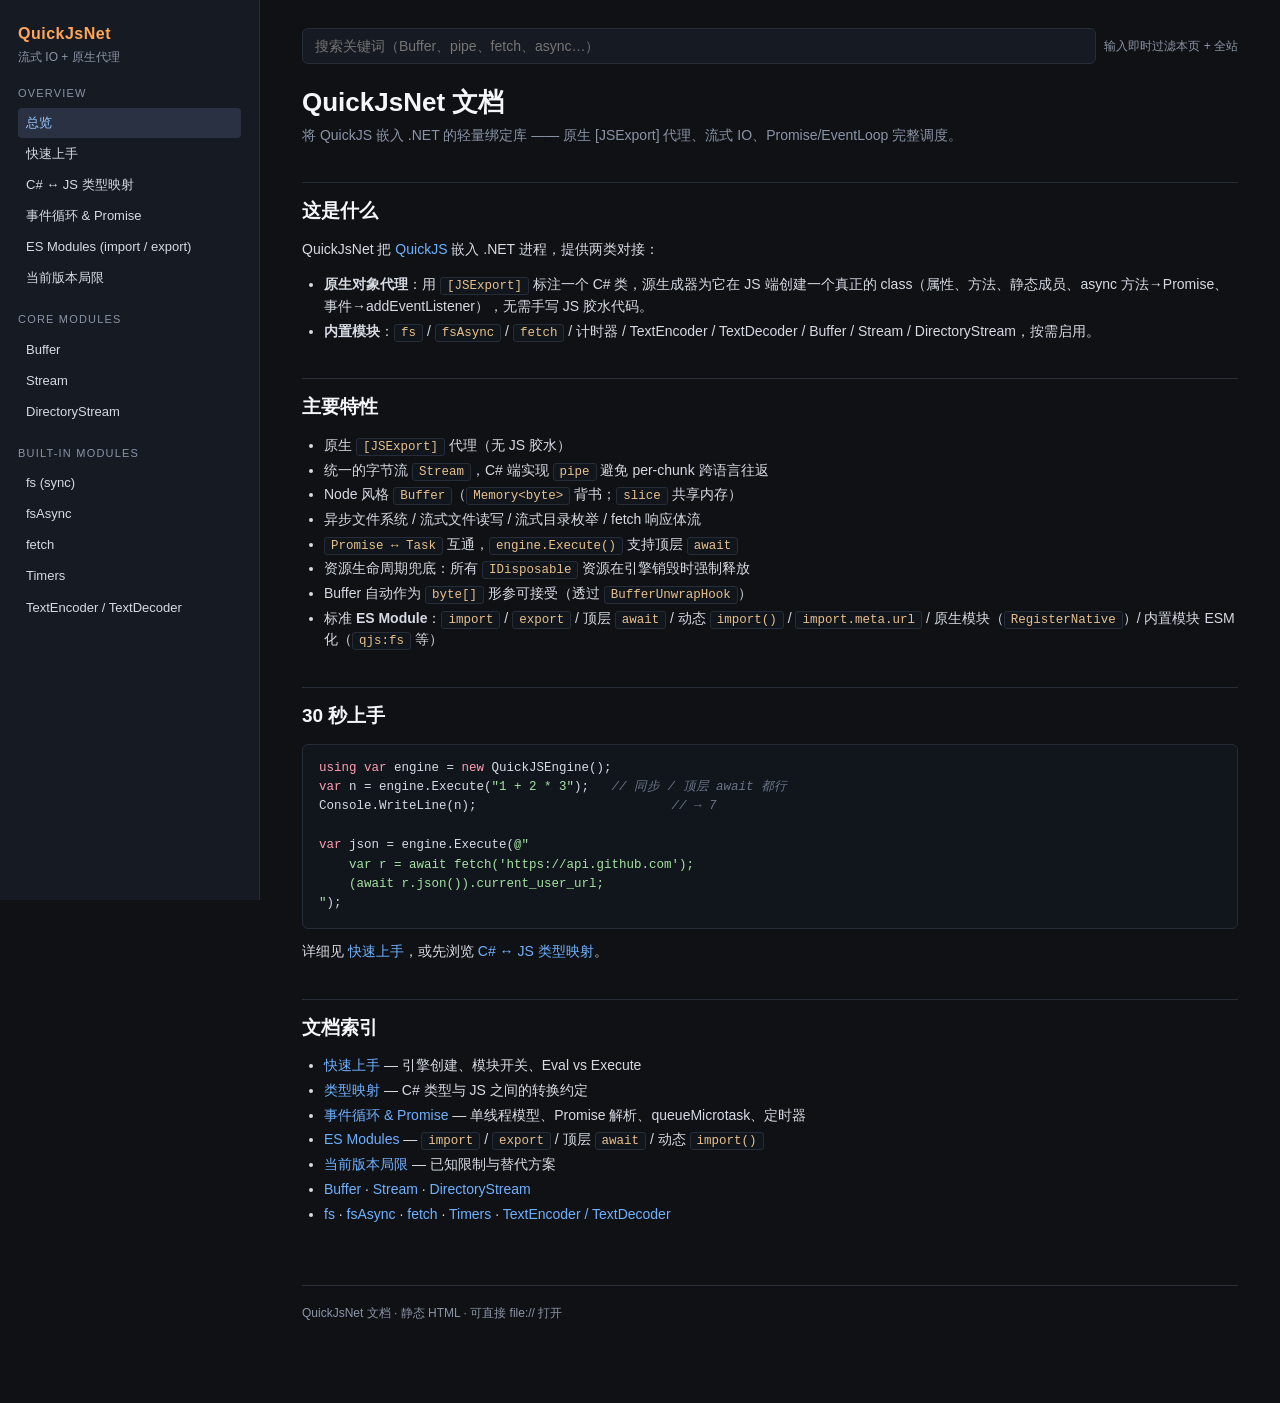
==== qjs.net/docs/index.html @ 1f0069d9 "add docs" ====
<!doctype html>
<html lang="zh-CN"><head><meta charset="utf-8"><title>总览 · QuickJsNet</title><link rel="stylesheet" href="assets/style.css"></head>
<body>
<main>
<h1>QuickJsNet 文档</h1>
<p class="lede">将 QuickJS 嵌入 .NET 的轻量绑定库 —— 原生 [JSExport] 代理、流式 IO、Promise/EventLoop 完整调度。</p>

<section id="sec0" data-keywords="overview features 总览 特性">
<h2>这是什么</h2>
<p>QuickJsNet 把 <a href="https://bellard.org/quickjs/">QuickJS</a> 嵌入 .NET 进程，提供两类对接：</p>
<ul>
<li><b>原生对象代理</b>：用 <code>[JSExport]</code> 标注一个 C# 类，源生成器为它在 JS 端创建一个真正的 class（属性、方法、静态成员、async 方法→Promise、事件→addEventListener），无需手写 JS 胶水代码。</li>
<li><b>内置模块</b>：<code>fs</code> / <code>fsAsync</code> / <code>fetch</code> / 计时器 / TextEncoder / TextDecoder / Buffer / Stream / DirectoryStream，按需启用。</li>
</ul>
</section>

<section id="sec1" data-keywords="features 主要特性">
<h2>主要特性</h2>
<ul>
<li>原生 <code>[JSExport]</code> 代理（无 JS 胶水）</li>
<li>统一的字节流 <code>Stream</code>，C# 端实现 <code>pipe</code> 避免 per-chunk 跨语言往返</li>
<li>Node 风格 <code>Buffer</code>（<code>Memory&lt;byte&gt;</code> 背书；<code>slice</code> 共享内存）</li>
<li>异步文件系统 / 流式文件读写 / 流式目录枚举 / fetch 响应体流</li>
<li><code>Promise ↔ Task</code> 互通，<code>engine.Execute()</code> 支持顶层 <code>await</code></li>
<li>资源生命周期兜底：所有 <code>IDisposable</code> 资源在引擎销毁时强制释放</li>
<li>Buffer 自动作为 <code>byte[]</code> 形参可接受（透过 <code>BufferUnwrapHook</code>）</li>
<li>标准 <b>ES Module</b>：<code>import</code> / <code>export</code> / 顶层 <code>await</code> / 动态 <code>import()</code> / <code>import.meta.url</code> / 原生模块（<code>RegisterNative</code>）/ 内置模块 ESM 化（<code>qjs:fs</code> 等）</li>
</ul>
</section>

<section id="sec2" data-keywords="quickstart hello quickstart 快速">
<h2>30 秒上手</h2>
<pre><code><span class="kw">using var</span> engine = <span class="kw">new</span> QuickJSEngine();
<span class="kw">var</span> n = engine.Execute(<span class="str">"1 + 2 * 3"</span>);   <span class="com">// 同步 / 顶层 await 都行</span>
Console.WriteLine(n);                          <span class="com">// → 7</span>

<span class="kw">var</span> json = engine.Execute(<span class="str">@"
    var r = await fetch('https://api.github.com');
    (await r.json()).current_user_url;
"</span>);
</code></pre>
<p>详细见 <a href="getting-started.html">快速上手</a>，或先浏览 <a href="type-mapping.html">C# ↔ JS 类型映射</a>。</p>
</section>

<section id="sec3" data-keywords="contents toc 目录 esm import export module 模块">
<h2>文档索引</h2>
<ul>
<li><a href="getting-started.html">快速上手</a> — 引擎创建、模块开关、Eval vs Execute</li>
<li><a href="type-mapping.html">类型映射</a> — C# 类型与 JS 之间的转换约定</li>
<li><a href="eventloop.html">事件循环 &amp; Promise</a> — 单线程模型、Promise 解析、queueMicrotask、定时器</li>
<li><a href="module-esm.html">ES Modules</a> — <code>import</code> / <code>export</code> / 顶层 <code>await</code> / 动态 <code>import()</code></li>
<li><a href="limitations.html">当前版本局限</a> — 已知限制与替代方案</li>
<li><a href="module-buffer.html">Buffer</a> · <a href="module-stream.html">Stream</a> · <a href="module-directorystream.html">DirectoryStream</a></li>
<li><a href="module-fs.html">fs</a> · <a href="module-fsAsync.html">fsAsync</a> · <a href="module-fetch.html">fetch</a> · <a href="module-timers.html">Timers</a> · <a href="module-encoder.html">TextEncoder / TextDecoder</a></li>
</ul>
</section>
</main>
<script src="assets/layout.js"></script>
<script src="assets/search.js"></script>
</body></html>
---- qjs.net/docs/assets/style.css ----
:root {
  --bg: #0f1115;
  --panel: #161a22;
  --border: #262c38;
  --text: #d6dae3;
  --muted: #8b94a7;
  --link: #6fb1ff;
  --link-hover: #99c8ff;
  --accent: #ffa657;
  --code-bg: #11151c;
  --kw: #ff9eb1;
  --str: #a5e3a3;
  --num: #ffd479;
  --com: #6c7689;
  --ok: #54c45e;
  --warn: #ffae42;
  --err: #ff7a7a;
}

* { box-sizing: border-box; }

html, body {
  margin: 0;
  padding: 0;
  background: var(--bg);
  color: var(--text);
  font: 14px/1.55 -apple-system, BlinkMacSystemFont, "Segoe UI", "PingFang SC",
        "Microsoft YaHei", Roboto, "Helvetica Neue", Arial, sans-serif;
}

a { color: var(--link); text-decoration: none; }
a:hover { color: var(--link-hover); text-decoration: underline; }

.layout {
  display: grid;
  grid-template-columns: 260px 1fr;
  min-height: 100vh;
}

aside.sidebar {
  background: var(--panel);
  border-right: 1px solid var(--border);
  padding: 24px 18px;
  position: sticky;
  top: 0;
  height: 100vh;
  overflow-y: auto;
}

aside.sidebar h1 {
  font-size: 16px;
  margin: 0 0 4px;
  color: var(--accent);
  letter-spacing: .5px;
}
aside.sidebar .ver {
  color: var(--muted);
  font-size: 12px;
  margin-bottom: 18px;
}
aside.sidebar nav { display: block; }
aside.sidebar nav .group {
  font-size: 11px;
  text-transform: uppercase;
  color: var(--muted);
  letter-spacing: 1.2px;
  margin: 18px 0 6px;
}
aside.sidebar nav a {
  display: block;
  padding: 5px 8px;
  margin: 1px 0;
  border-radius: 4px;
  font-size: 13px;
  color: var(--text);
}
aside.sidebar nav a:hover { background: #1f2532; text-decoration: none; }
aside.sidebar nav a.active {
  background: #2a3142;
  color: var(--link-hover);
}

main {
  padding: 28px 42px 80px;
  max-width: 1100px;
}

.searchbar {
  display: flex;
  gap: 8px;
  margin-bottom: 22px;
}
.searchbar input {
  flex: 1;
  background: var(--panel);
  border: 1px solid var(--border);
  color: var(--text);
  border-radius: 6px;
  padding: 9px 12px;
  font-size: 14px;
  outline: none;
}
.searchbar input:focus { border-color: var(--link); }
.searchbar .hint {
  color: var(--muted);
  font-size: 12px;
  align-self: center;
}

.search-results {
  background: var(--panel);
  border: 1px solid var(--border);
  border-radius: 6px;
  margin-bottom: 24px;
  padding: 8px 0;
}
.search-results.hidden { display: none; }
.search-results .row {
  padding: 6px 14px;
  border-left: 3px solid transparent;
}
.search-results .row:hover { border-left-color: var(--accent); background: #1c2230; }
.search-results .row .ttl { color: var(--link); font-weight: 600; }
.search-results .row .pg { color: var(--muted); font-size: 11px; margin-left: 8px; }
.search-results .empty { padding: 12px 14px; color: var(--muted); font-style: italic; }

h1, h2, h3, h4 { color: #f4f6fa; line-height: 1.25; }
h1 { font-size: 26px; margin: 0 0 6px; }
h1 + .lede { color: var(--muted); margin-top: 0; margin-bottom: 28px; }
h2 { margin-top: 36px; padding-top: 16px; border-top: 1px solid var(--border); font-size: 19px; }
h3 { font-size: 16px; margin-top: 24px; color: var(--accent); }

p { margin: 10px 0; }

ul, ol { padding-left: 22px; }
li { margin: 3px 0; }

table {
  border-collapse: collapse;
  width: 100%;
  margin: 14px 0;
  font-size: 13px;
}
table th, table td {
  border: 1px solid var(--border);
  padding: 7px 10px;
  text-align: left;
  vertical-align: top;
}
table th { background: #1c2230; color: var(--accent); font-weight: 600; }
table tr:nth-child(even) td { background: #14181f; }

code {
  background: var(--code-bg);
  border: 1px solid var(--border);
  border-radius: 3px;
  padding: 1px 6px;
  font: 12.5px/1.4 "JetBrains Mono", Consolas, "Cascadia Code", monospace;
  color: #e8c08c;
}
pre {
  background: var(--code-bg);
  border: 1px solid var(--border);
  border-radius: 6px;
  padding: 14px 16px;
  overflow-x: auto;
  font: 12.5px/1.55 "JetBrains Mono", Consolas, "Cascadia Code", monospace;
}
pre code { background: none; border: 0; padding: 0; color: var(--text); }
pre .kw { color: var(--kw); }
pre .str { color: var(--str); }
pre .num { color: var(--num); }
pre .com { color: var(--com); font-style: italic; }

.box {
  border-left: 3px solid var(--accent);
  background: #1a1f29;
  padding: 10px 14px;
  margin: 14px 0;
  border-radius: 0 4px 4px 0;
}
.box.warn { border-left-color: var(--warn); }
.box.err { border-left-color: var(--err); }
.box.ok { border-left-color: var(--ok); }
.box .label {
  display: inline-block;
  font-weight: 700;
  font-size: 11px;
  text-transform: uppercase;
  letter-spacing: 1px;
  color: var(--accent);
  margin-right: 8px;
}
.box.warn .label { color: var(--warn); }
.box.err .label { color: var(--err); }
.box.ok .label { color: var(--ok); }

section[data-keywords] {
  scroll-margin-top: 12px;
}
section[data-keywords].hit-highlight {
  outline: 1px dashed var(--accent);
  outline-offset: 8px;
  border-radius: 4px;
}

.sig {
  font-family: "JetBrains Mono", Consolas, monospace;
  font-size: 13px;
  background: #11151c;
  border: 1px solid var(--border);
  border-radius: 4px;
  padding: 8px 12px;
  margin: 6px 0 12px;
  color: #ffd479;
}

.tag {
  display: inline-block;
  font-size: 10.5px;
  letter-spacing: .8px;
  text-transform: uppercase;
  padding: 2px 6px;
  border-radius: 3px;
  margin-left: 6px;
  vertical-align: middle;
}
.tag.async { background: #25415a; color: #9ed4ff; }
.tag.static { background: #4d3a1f; color: #ffd479; }
.tag.deprecated { background: #5a2525; color: #ff8a8a; }

footer {
  margin-top: 60px;
  padding-top: 18px;
  border-top: 1px solid var(--border);
  color: var(--muted);
  font-size: 12px;
}
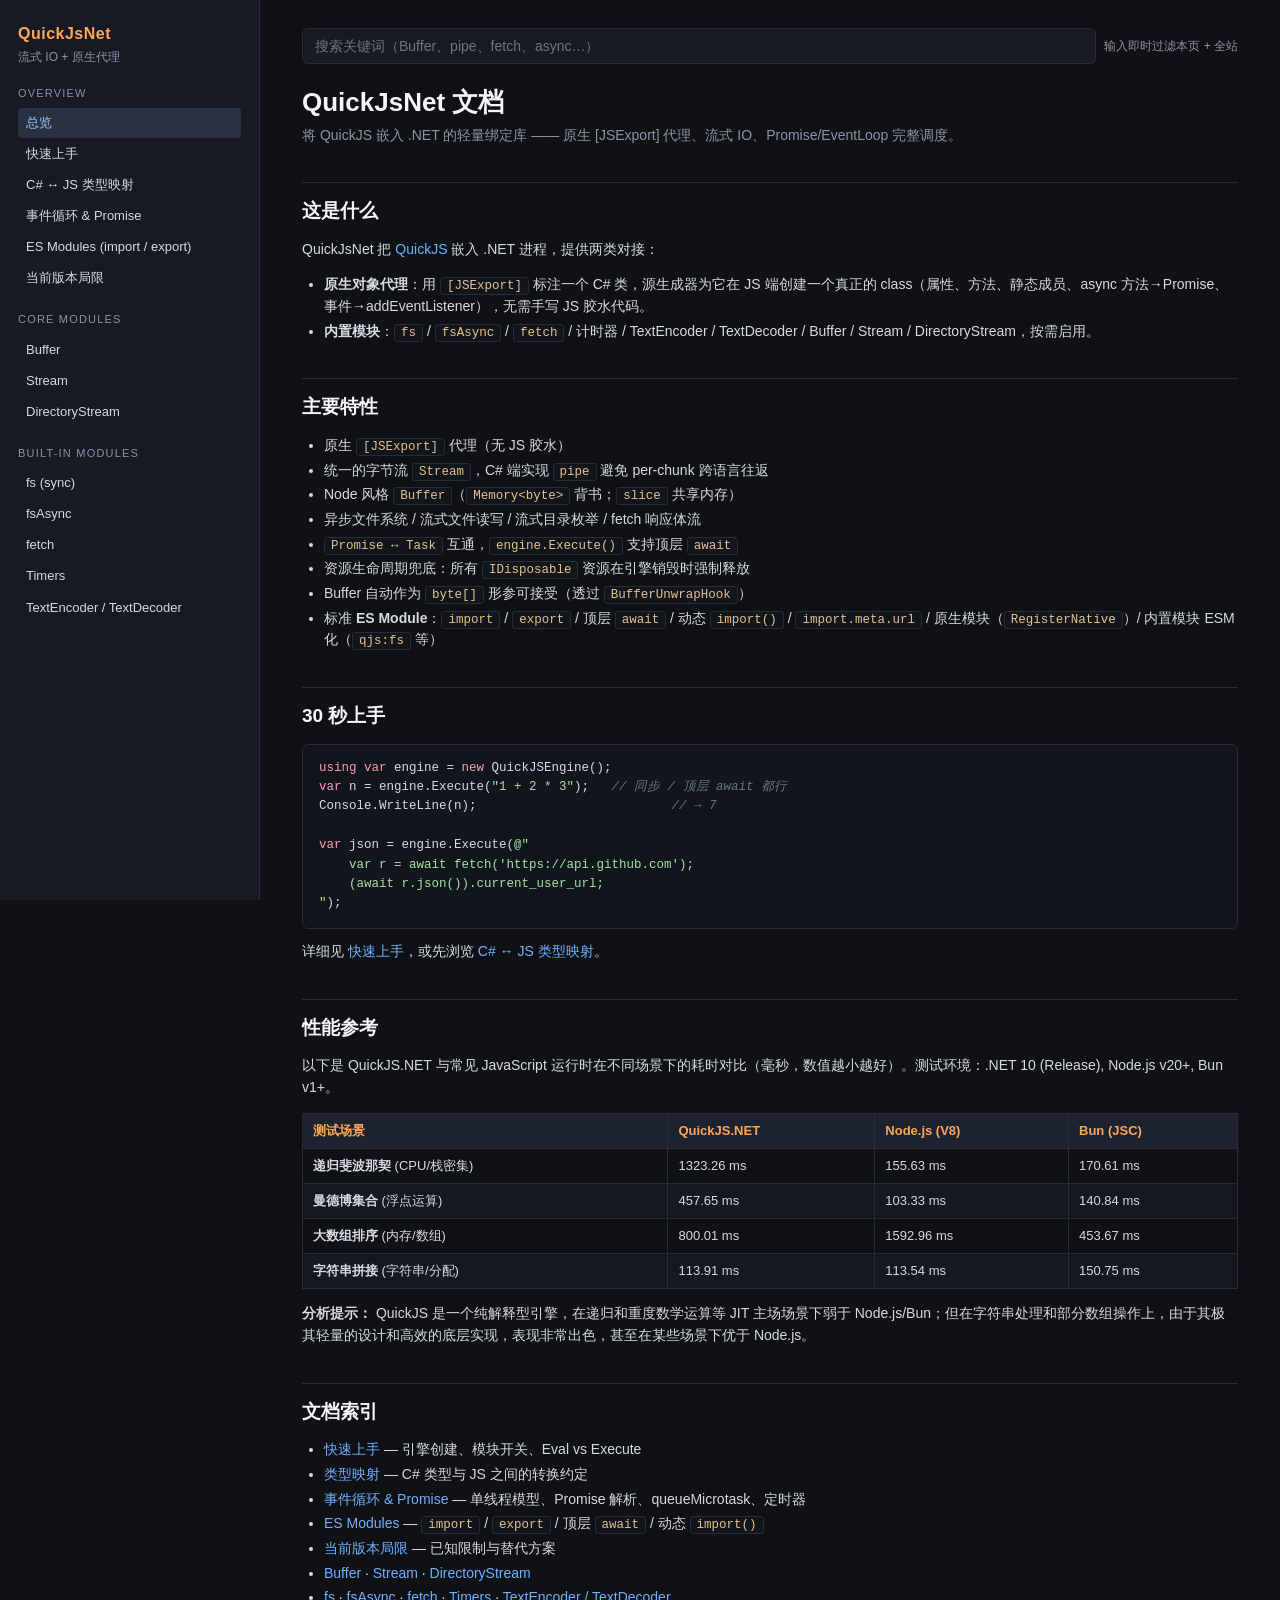
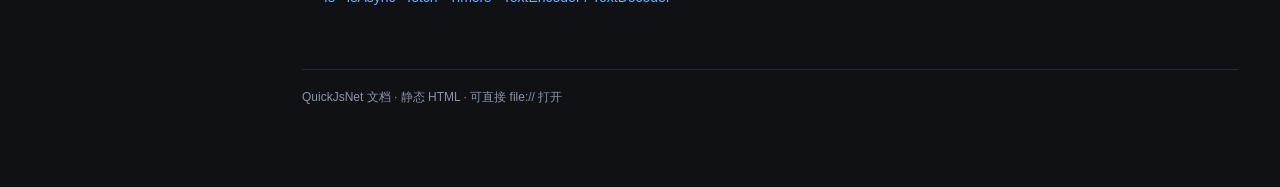
==== commit 3551bf42: "更新docs" ====
--- a/qjs.net/docs/index.html
+++ b/qjs.net/docs/index.html
@@ -42,7 +42,24 @@
 <p>详细见 <a href="getting-started.html">快速上手</a>，或先浏览 <a href="type-mapping.html">C# ↔ JS 类型映射</a>。</p>
 </section>
 
-<section id="sec3" data-keywords="contents toc 目录 esm import export module 模块">
+<section id="sec3" data-keywords="benchmarks performance 性能 测试">
+<h2>性能参考</h2>
+<p>以下是 QuickJS.NET 与常见 JavaScript 运行时在不同场景下的耗时对比（毫秒，数值越小越好）。测试环境：.NET 10 (Release), Node.js v20+, Bun v1+。</p>
+<table>
+<thead>
+<tr><th>测试场景</th><th>QuickJS.NET</th><th>Node.js (V8)</th><th>Bun (JSC)</th></tr>
+</thead>
+<tbody>
+<tr><td><b>递归斐波那契</b> (CPU/栈密集)</td><td>1323.26 ms</td><td>155.63 ms</td><td>170.61 ms</td></tr>
+<tr><td><b>曼德博集合</b> (浮点运算)</td><td>457.65 ms</td><td>103.33 ms</td><td>140.84 ms</td></tr>
+<tr><td><b>大数组排序</b> (内存/数组)</td><td>800.01 ms</td><td>1592.96 ms</td><td>453.67 ms</td></tr>
+<tr><td><b>字符串拼接</b> (字符串/分配)</td><td>113.91 ms</td><td>113.54 ms</td><td>150.75 ms</td></tr>
+</tbody>
+</table>
+<p><b>分析提示：</b> QuickJS 是一个纯解释型引擎，在递归和重度数学运算等 JIT 主场场景下弱于 Node.js/Bun；但在字符串处理和部分数组操作上，由于其极其轻量的设计和高效的底层实现，表现非常出色，甚至在某些场景下优于 Node.js。</p>
+</section>
+
+<section id="sec4" data-keywords="contents toc 目录 esm import export module 模块">
 <h2>文档索引</h2>
 <ul>
 <li><a href="getting-started.html">快速上手</a> — 引擎创建、模块开关、Eval vs Execute</li>
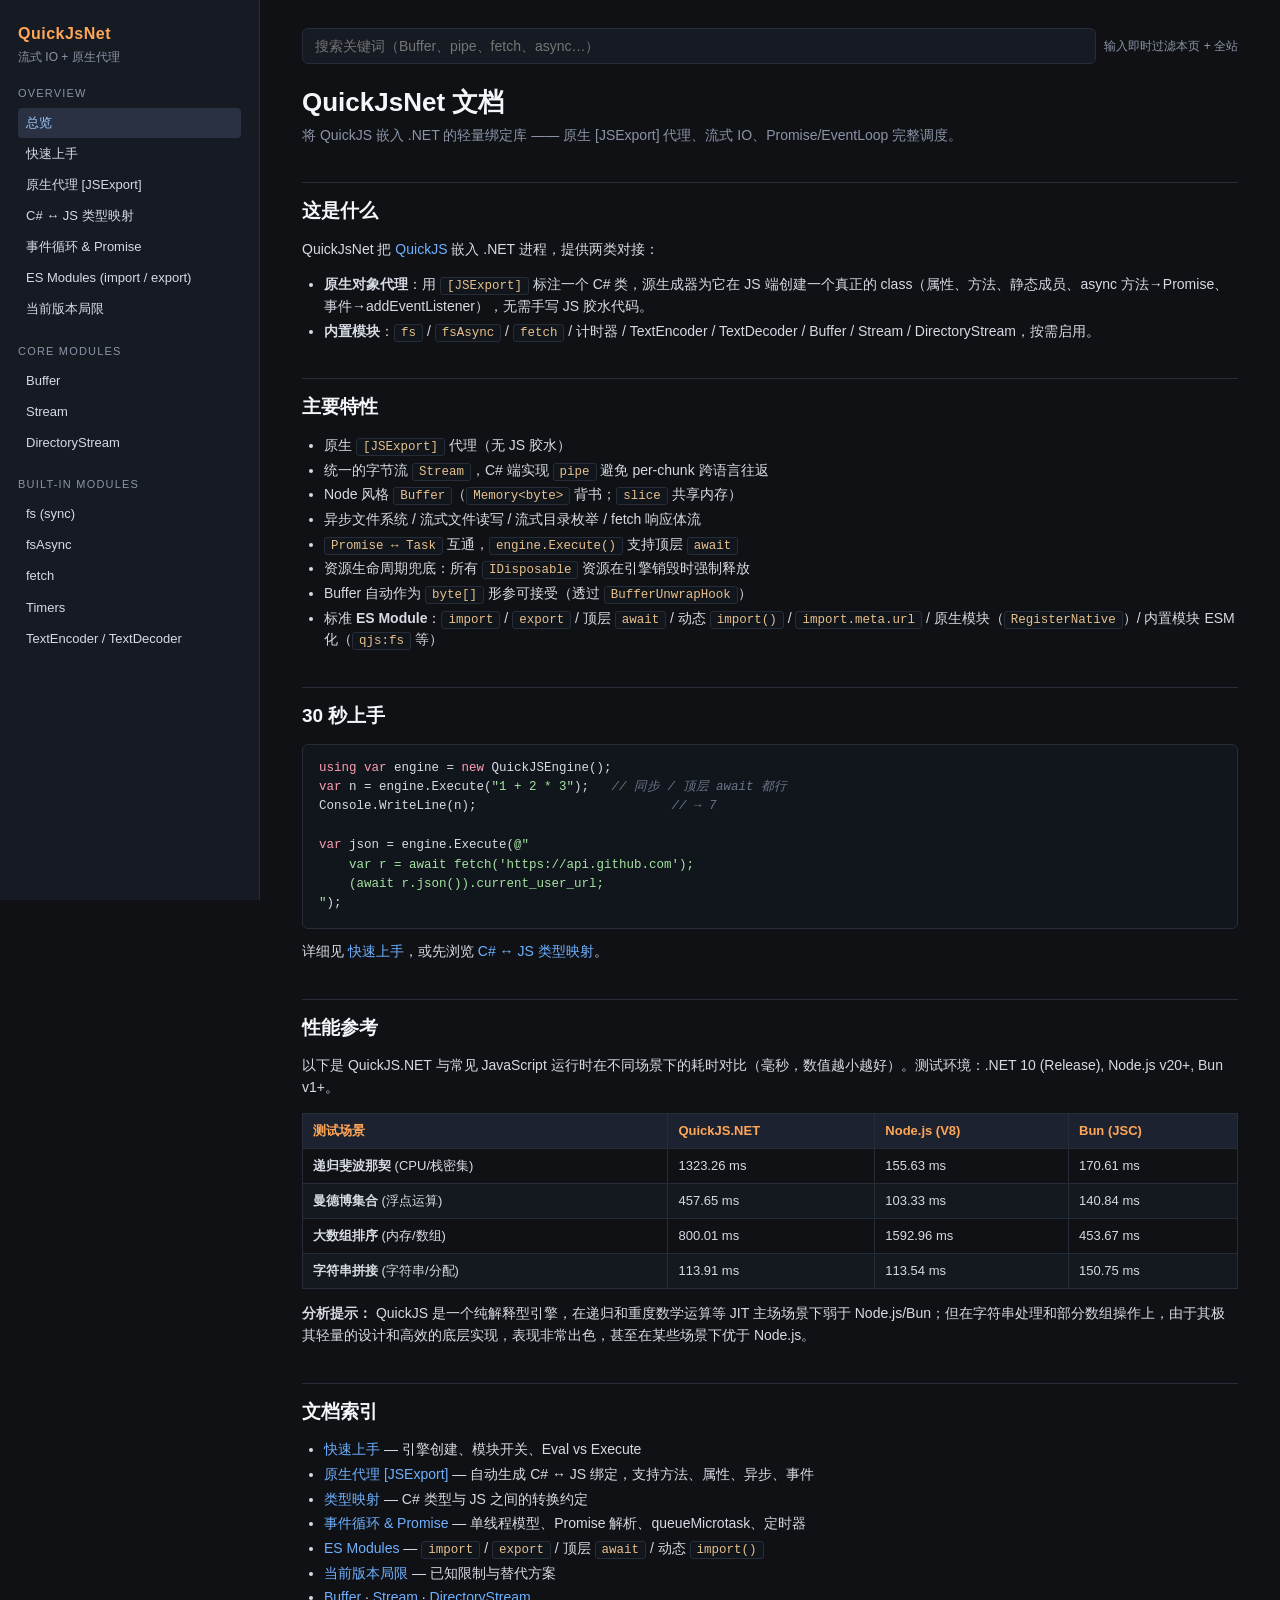
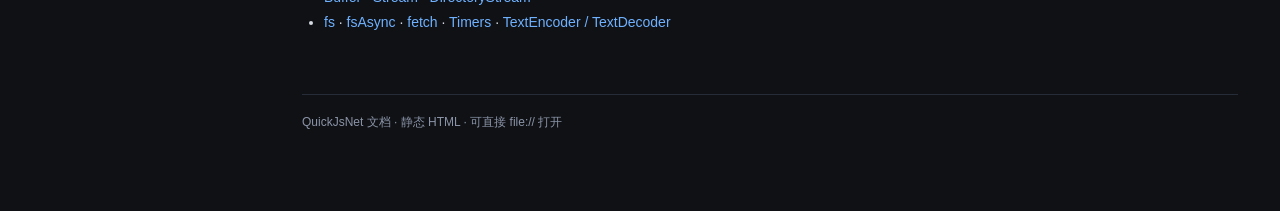
==== commit b534e5f3: "add: 增加详细的JSExport的章节" ====
--- a/qjs.net/docs/index.html
+++ b/qjs.net/docs/index.html
@@ -63,6 +63,7 @@
 <h2>文档索引</h2>
 <ul>
 <li><a href="getting-started.html">快速上手</a> — 引擎创建、模块开关、Eval vs Execute</li>
+<li><a href="jsexport.html">原生代理 [JSExport]</a> — 自动生成 C# ↔ JS 绑定，支持方法、属性、异步、事件</li>
 <li><a href="type-mapping.html">类型映射</a> — C# 类型与 JS 之间的转换约定</li>
 <li><a href="eventloop.html">事件循环 &amp; Promise</a> — 单线程模型、Promise 解析、queueMicrotask、定时器</li>
 <li><a href="module-esm.html">ES Modules</a> — <code>import</code> / <code>export</code> / 顶层 <code>await</code> / 动态 <code>import()</code></li>
